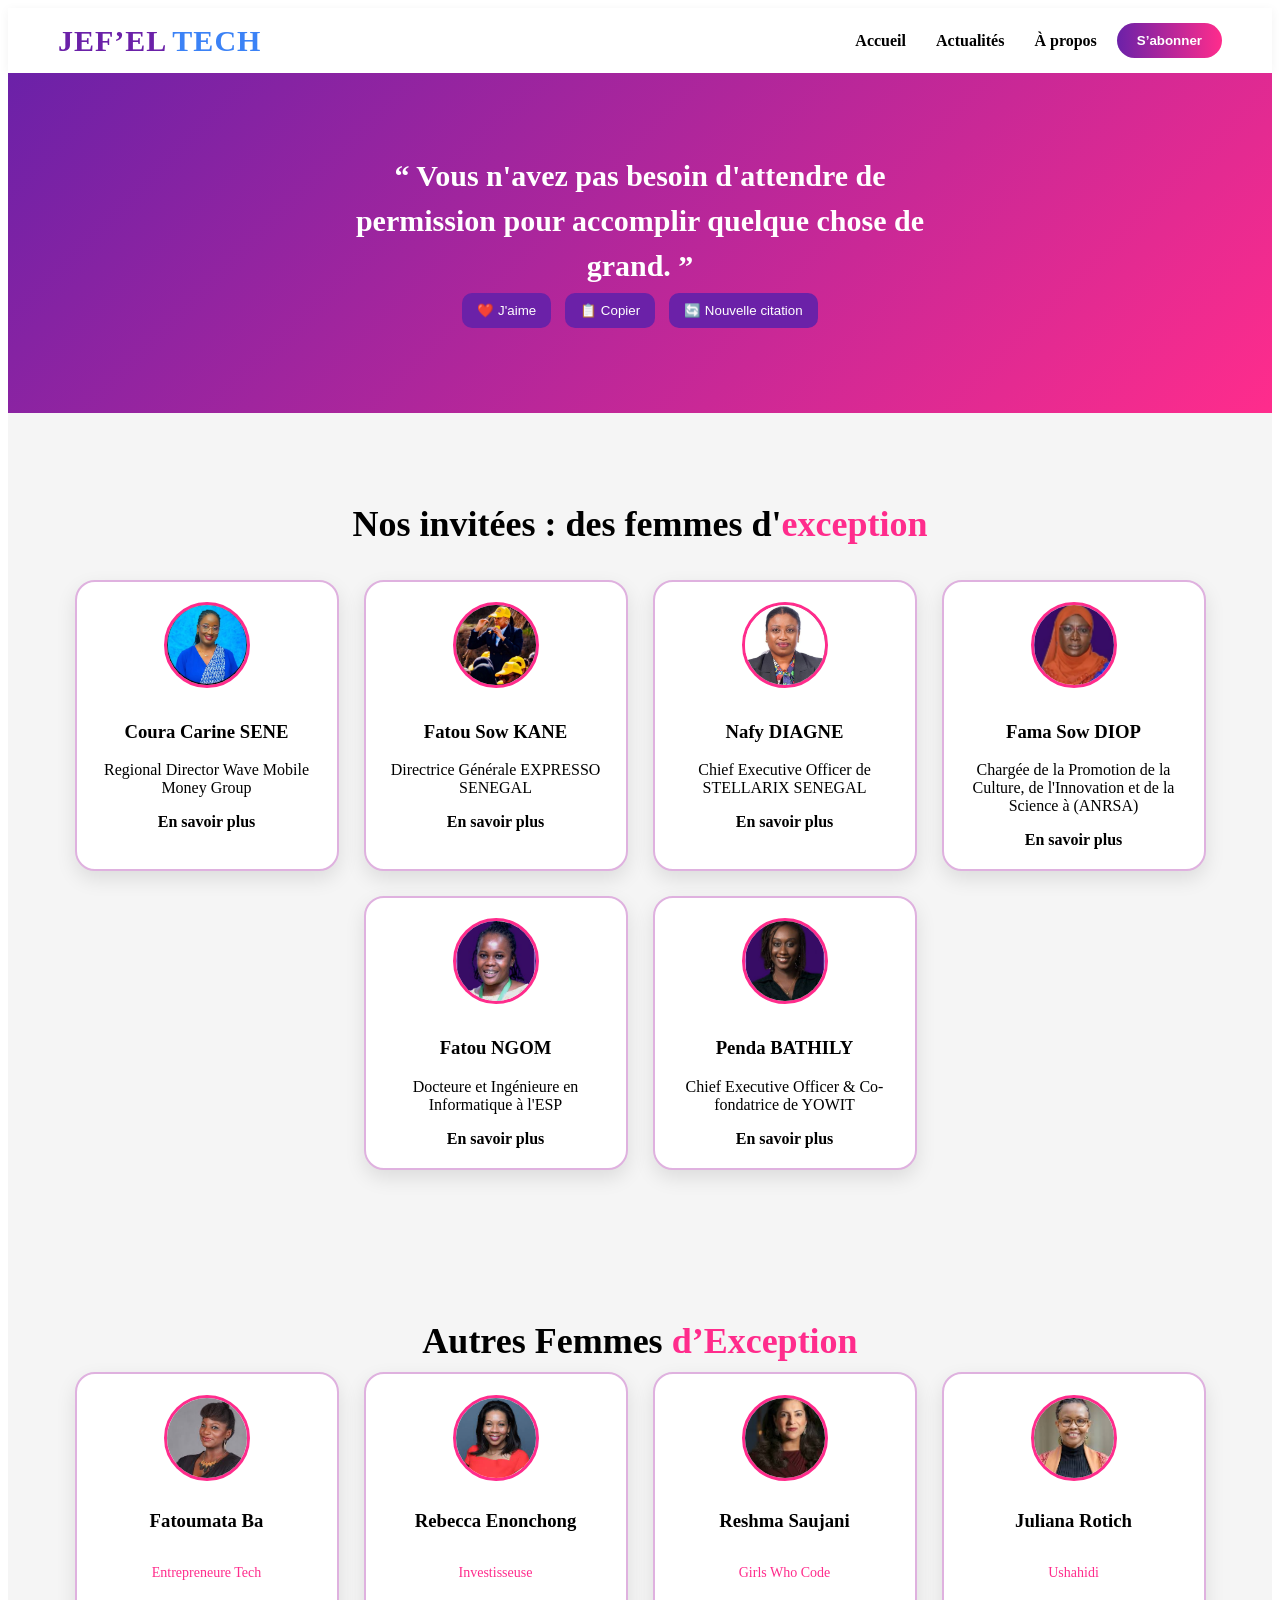
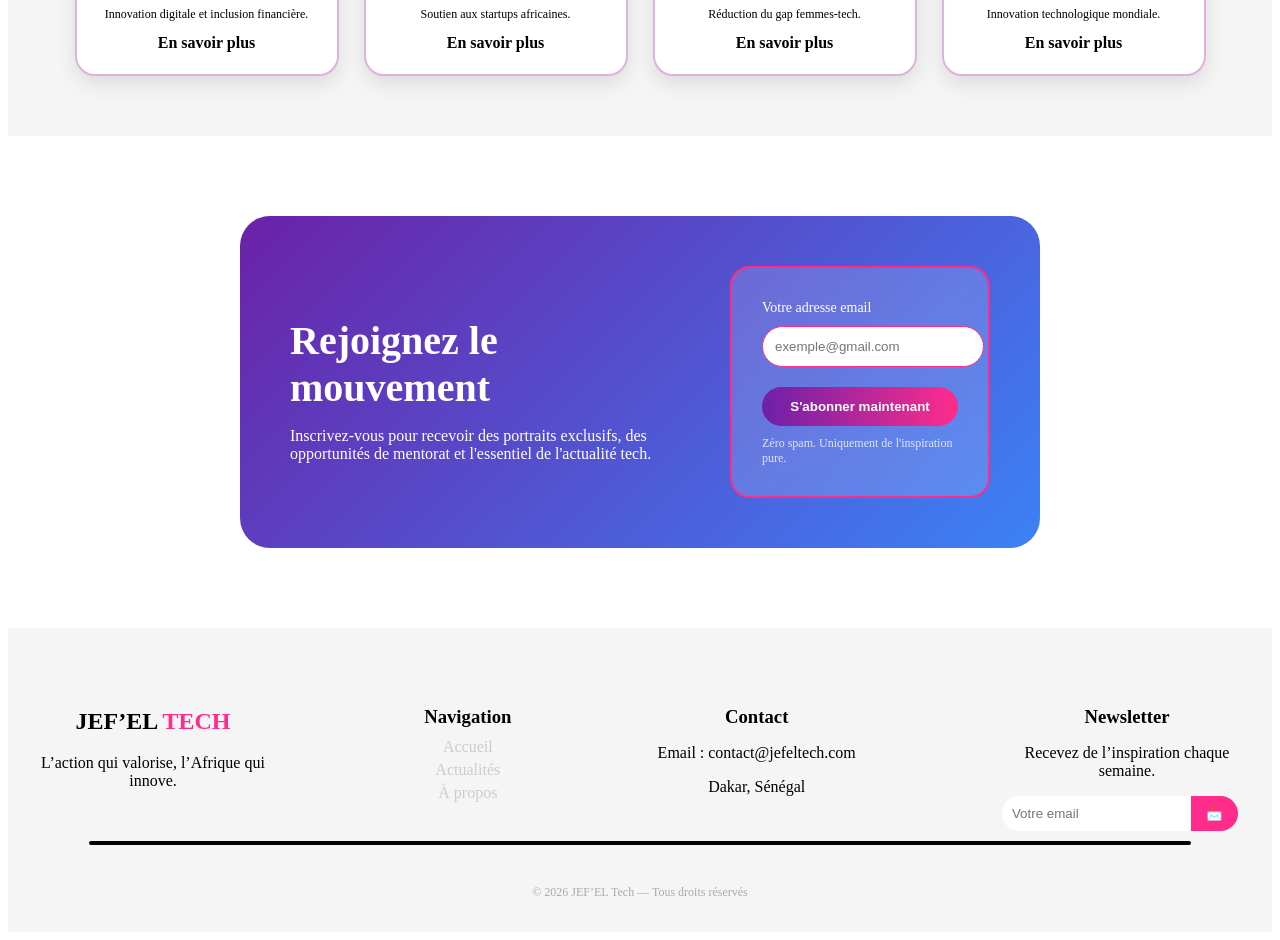
==== index.html @ 14d2bc27 "first" ====
<!DOCTYPE html>
<html lang="fr">
<head>
    <meta charset="UTF-8">
    <title>JEF'EL Tech</title>
    <link rel="stylesheet" href="style.css">
    <link rel="stylesheet" type="text/css" href="jef_el_0.css">
</head>

<body>

<!-- ================= NAVBAR ================= -->
<header class="navbar">

    <!-- Logo -->
    <div class="logo">
        <span class="jefel">JEF’EL</span><span class="tech">TECH</span>
    </div>

    <!-- Menu -->
    <nav class="nav-links">
        <a href="index.html">Accueil</a>
        <a href="actualite.html">Actualités</a>
        <a href="a-propos.html">À propos</a>
    </nav>

    <!-- Bouton -->
    <button class="btn-nav" onclick="scrollToJoin()">S’abonner</button>

</header>
<!-- FIN NAVIGATION -->

<!-- ================= HERO ================= -->
<div class="quote-box">
    <p id="quote-text" class="quote">
        “ Vous n'avez pas besoin d'attendre de permission pour accomplir quelque chose de grand. ”
    </p>

    <div class="quote-buttons">
        <button onclick="likeQuote()">❤️ J'aime</button>
        <button onclick="copyQuote()">📋 Copier</button>
        <button onclick="newQuote()">🔄 Nouvelle citation</button>
    </div>
</div>

<!-- ================= INVITÉES ================= -->
<section class="women-container">
    <h2 class="section-title">Nos invitées : des femmes d'<span>exception</span></h2>

    <div class="women-card">
        <img src="images/image5.jpeg" alt="Coura Carine SENE">
        <h3>Coura Carine SENE</h3>
        <p>Regional Director Wave Mobile Money Group</p>
        <a href="https://www.linkedin.com/in/coura-carine-tine-sene/" target="_blank">En savoir plus</a>
    </div>

    <div class="women-card">
        <img src="images/image6.jpeg">
        <h3>Fatou Sow KANE</h3>
        <p>Directrice Générale EXPRESSO SENEGAL </p>
        <a href="https://www.linkedin.com/in/fatou-sow-kane-0200a525/" target="_blank">En savoir plus</a>
    </div>

    <div class="women-card">
        <img src="images/image7.jpeg">
        <h3>Nafy DIAGNE</h3>
        <p>Chief Executive Officer de STELLARIX SENEGAL</p>
        <a href="https://www.linkedin.com/in/nafydiagne/" target="_blank">En savoir plus</a>
    </div>

    <div class="women-card">
        <img src="images/image8.jpeg">
        <h3>Fama Sow DIOP</h3>
        <p>Chargée de la Promotion de la Culture, de l'Innovation et de la Science à (ANRSA)</p>
        <a href="https://www.linkedin.com/company/anrsa-agence-nationale-de-la-recherche-scientifique-appliqu%C3%A9e/" target="_blank">En savoir plus</a>
    </div>

    <div class="women-card">
        <img src="images/image9.jpeg">
        <h3>Fatou NGOM</h3>
        <p>Docteure et Ingénieure en Informatique à l'ESP</p>
        <a href="https://esp.sn/" target="_blank">En savoir plus</a>
    </div>

    <div class="women-card">
        <img src="images/image10.jpeg">
        <h3>Penda BATHILY</h3>
        <p>Chief Executive Officer & Co-fondatrice de YOWIT </p>
        <a href="https://www.linkedin.com/in/mame-penda-bathily-21797979?utm_source=share_via&utm_content=profile&utm_medium=member_ios" target="_blank">En savoir plus</a>
    </div>
</section>

<!-- ================= FEMMES D'EXCEPTION ================= -->
<section class="women">
    <h2 class="section-title">Autres Femmes <span>d’Exception</span></h2>

    <div class="cards">
        <div class="card">
            <img src="images/img1.jpg">
            <h3>Fatoumata Ba</h3>
            <p class="titre">Entrepreneure Tech</p>
            <p class="infos">Innovation digitale et inclusion financière.</p>
            <a href="https://fr.wikipedia.org/wiki/Fatoumata_B%C3%A2" target="_blank">En savoir plus</a>
        </div>

        <div class="card">
            <img src="images/img2.jpg">
            <h3>Rebecca Enonchong</h3>
            <p class="titre">Investisseuse</p>
            <p class="infos">Soutien aux startups africaines.</p>
            <a href="https://fr.wikipedia.org/wiki/Rebecca_Enonchong" target="_blank">En savoir plus</a>
        </div>

        <div class="card">
            <img src="images/img3.jpg">
            <h3>Reshma Saujani</h3>
            <p class="titre">Girls Who Code</p>
            <p class="infos">Réduction du gap femmes-tech.</p>
            <a href="https://fr.wikipedia.org/wiki/Reshma_Saujani" target="_blank">En savoir plus</a>
        </div>

        <div class="card">
            <img src="images/img4.jpg">
            <h3>Juliana Rotich</h3>
            <p class="titre">Ushahidi</p>
            <p class="infos">Innovation technologique mondiale.</p>
            <a href="https://fr.wikipedia.org/wiki/Juliana_Rotich" target="_blank">En savoir plus</a>
        </div>
    </div>
</section>

<section class="join" id="join-section">
    <div class="join-container">

        <!-- Texte à gauche -->
        <div class="join-text">
            <h2>Rejoignez le mouvement</h2>
            <p>
                Inscrivez-vous pour recevoir des portraits exclusifs, des opportunités de mentorat et l'essentiel de l'actualité tech.
            </p>
        </div>

        <!-- Formulaire à droite -->
        <div class="join-form">
            <label>Votre adresse email</label>
            <input type="email" placeholder="exemple@gmail.com">
            <button onclick="subscribeUser()">S'abonner maintenant</button>
            <small>Zéro spam. Uniquement de l'inspiration pure.</small>
        </div>

    </div>
</section>

<!-- ================= FOOTER ================= -->
<footer class="footer">

    <div class="footer-container">

        <!-- Logo + slogan -->
        <div class="footer-col">
            <h2 class="footer-logo">JEF’EL <span>TECH</span></h2>
            <p>L’action qui valorise, l’Afrique qui innove.</p>
        </div>

        <!-- Navigation -->
        <div class="footer-col">
            <h3>Navigation</h3>
            <a href="#">Accueil</a>
            <a href="#">Actualités</a>
            <a href="#">À propos</a>
        </div>

        <!-- Contact / Infos -->
        <div class="footer-col">
            <h3>Contact</h3>
            <p>Email : contact@jefeltech.com</p>
            <p>Dakar, Sénégal</p>
        </div>

        <!-- Newsletter -->
        <div class="footer-col">
            <h3>Newsletter</h3>
            <p>Recevez de l’inspiration chaque semaine.</p>

            <div class="newsletter">
                <input type="email" placeholder="Votre email">
                <button>📩</button>
            </div>
        </div>

    </div>

    <!-- Bas -->
    <div class="title-line1"></div>

    <div class="footer-bottom">
        <p>© 2026 JEF’EL Tech — Tous droits réservés</p>
    </div>

</footer>

<!-- ================= SCRIPT ================= -->
<script>
const quotes = [

/* MARKETING & DIGITAL */
"Tu n’as pas besoin d’être parfaite pour commencer, tu as besoin de commencer pour évoluer.",
"Ta voix a de la valeur, même dans un monde rempli de contenu.",
"Comprendre les données, c’est apprendre à comprendre les gens.",
"Le digital n’est pas réservé aux experts, il appartient à celles qui osent apprendre.",
"Chaque idée que tu partages peut toucher quelqu’un, quelque part.",
"Tu peux être douce et stratégique à la fois.",
"Derrière chaque écran, il y a des opportunités pour celles qui observent et analysent.",
"Créer du contenu, c’est bien. Créer de l’impact, c’est mieux.",
"La technologie n’est pas compliquée, elle devient puissante quand tu la comprends.",
"Ta différence peut devenir ta meilleure stratégie.",

/* ÉTUDES */
"Tu n’as pas besoin d’être parfaite à l’école, tu as besoin d’être constante.",
"Chaque leçon apprise aujourd’hui te rapproche de la femme que tu veux devenir.",
"Même quand c’est difficile, ton cerveau est en train de grandir.",
"Apprendre, c’est te donner des opportunités que personne ne peut t’enlever.",
"Tu es plus capable que tes doutes ne le laissent croire.",
"Chaque effort compte, même ceux que personne ne voit.",
"Les erreurs ne sont pas des échecs, ce sont des explications.",
"Tu construis ton avenir à chaque page que tu ouvres.",
"Ce que tu comprends aujourd’hui peut changer ta vie demain.",
"Rien n’est impossible à celle qui apprend avec patience.",

/* CONFIANCE */
"Ta douceur n’est pas une faiblesse, c’est une force silencieuse.",
"Tu n’as pas besoin d’être validée pour être légitime.",
"Ta voix mérite d’être entendue, même si elle tremble.",
"Être toi-même est déjà un acte de courage.",
"La confiance révèle qui tu es vraiment.",
"Tu peux être forte et sensible à la fois.",
"Ce que tu penses de toi compte plus que ce que les autres disent.",
"Grandir, c’est apprendre à ne plus douter de sa valeur.",
"Tu es suffisante, même dans les jours où tu en doutes.",
"Ta lumière n’a pas besoin de diminuer pour laisser briller celle des autres."
];

let current = 0;
const quoteText = document.getElementById("quote-text");

function afficherQuote(text) {
    quoteText.innerHTML = "“ " + text + " ”";
}

function newQuote() {
    quoteText.classList.add("hide");

    setTimeout(() => {
        let newIndex;

        do {
            newIndex = Math.floor(Math.random() * quotes.length);
        } while (newIndex === current);

        current = newIndex;
        afficherQuote(quotes[current]);

        quoteText.classList.remove("hide");
    }, 400);
}

function copyQuote() {
    navigator.clipboard.writeText(quoteText.textContent);
    alert("Citation copiée !");
}

function likeQuote() {
    alert("❤️ Ajoutée !");
}

function scrollToJoin() {
    document.getElementById("join-section").scrollIntoView({
        behavior: "smooth"
    });
}

function subscribeUser() {
    const email = document.querySelector(".join-form input").value;

    if (email === "") {
        alert("Veuillez entrer votre email !");
    } else {
        alert("🎉 Bienvenue dans la communauté JEF'EL TECH !");
    }
}
</script>

</body>
</html>
---- jef_el_0.css ----
/*{
    margin: 0;
    padding: 0;
    box-sizing: border-box;
    font-family: Arial, sans-serif;
}*/

/* ================= NAVBAR ================= */
/* NAVBAR */
.navbar {
    display: flex;
    justify-content: space-between;
    align-items: center;
    padding: 15px 50px;
    background: white;
    box-shadow: 0 2px 10px rgba(0,0,0,0.05);
}


/* LOGO */
.logo {
    font-weight: bold;
    font-size: 30px;
    letter-spacing: 1px;
}

.jefel {
    color: #6b21a8; /* violet */
}

.tech {
    color: #3b82f6; /* bleu */
    margin-left: 5px;
}

/* NAV LINKS */
.nav-links {
    display: flex;
    gap: 30px;
    margin-left: auto;
    margin-right: 20px; /* rapproche du bouton */
}

.nav-links a {
    text-decoration: none;
    color: black;
    font-weight: 700;
    transition: 0.3s;
}

.nav-links a:hover {
    color: #6b21a8;
}

/* BOUTON */
.btn-nav {
    padding: 10px 20px;
    border-radius: 25px;
    border: none;
    background: linear-gradient(90deg, #6b21a8, #ff2c8c);
    color: white;
    font-weight: bold;
    cursor: pointer;
    transition: 0.3s;
}

.btn-nav:hover {
    transform: scale(1.05);
}
/*FIN NAVIGATION*/

/* ================= HERO ================= */
.quote-box {
    background: linear-gradient(135deg, #6b21a8, #ff2c8c);
    color: white;
    text-align: center;
    padding: 80px 20px;
    min-height: 180px;
    display: flex;
    flex-direction: column;
    justify-content: center;
}

.quote {
    font-size: 30px;
    text-align: center;
    line-height: 1.5;
    font-weight: 700;
    transition: all 0.5s ease; /* corrigé */
    max-width: 600px;
    margin: auto;
    min-height: 80px;
    display: flex;
    align-items: center;
    justify-content: center;
}

.hide {
    opacity: 0;
    transform: translateY(20px);
}

.quote-buttons button {
    margin: 5px;
    padding: 10px 15px;
    border: none;
    background: #6b21a8;
    color: white;
    border-radius: 10px;
    cursor: pointer;
}

/* ================= INVITÉES ================= */
.women-container {
    padding: 60px 20px;
    text-align: center;
    background: #f5f5f5;

    display: flex;
    flex-wrap: wrap;
    justify-content: center;
    gap: 25px;
}

.women-container h2 {
    width: 100%;
}

/* cartes invitées */
.women-card {
    width: 220px;
    text-align: center;
    background: white;
    padding: 20px;
    border-radius: 20px;
    border: 2px solid #dfb1df;
    box-shadow: 0 8px 20px rgba(0,0,0,0.1);
    transition: 0.3s;
}

.women-card:hover {
    transform: translateY(-8px);
}

.women-card img {
    width: 80px;
    height: 80px;
    border-radius: 50%;
    object-fit: cover;
    border: 3px solid #ff2c8c;
    margin-bottom: 10px;
}

/* ================= TITRES ================= */
.section-title {
    font-size: 36px;
    font-weight: 700;
    margin-bottom: 10px;
    text-align: center;
}

.section-title span {
    color: #ff2c8c;
}

.section-subtitle {
    font-size: 16px;
    color: #555;
    max-width: 600px;
    line-height: 1.6;
    margin: 0 auto 20px;
    text-align: center;
}

/* ================= FEMMES D'EXCEPTION ================= */
.women {
    padding: 60px 20px;
    text-align: center;
    background: #f5f5f5;
}

.cards {
    display: flex;
    justify-content: center;
    gap: 25px;
    flex-wrap: wrap;
}

.card {
    background: white;
    border-radius: 20px;
    padding: 20px;
    width: 220px;
    height: 260px;
    border: 2px solid #dfb1df;
    display: flex;
    flex-direction: column;
    align-items: center;
    justify-content: center;
    transition: 0.3s;
    box-shadow: 0 8px 20px rgba(0, 0, 0, 0.1);
}

.card:hover {
    transform: translateY(-10px) scale(1.03);
}

.card a {
    text-decoration: none;
    color: black;
    font-weight: bold;
}

.women-card a {
    text-decoration: none;
    color: black;
    font-weight: bold;
}


.card img {
    width: 80px;
    height: 80px;
    border-radius: 50%;
    object-fit: cover;
    margin-bottom: 10px;
    border: 3px solid #ff2c8c;
}

.titre {
    font-size: 14px;
    color: #ff2c8c;
}

.infos {
    font-size: 12px;
    color: black;
    text-align: center;
}

.join {
    padding: 80px 20px;
    display: flex;
    justify-content: center;
}

.join-container {
    display: flex;
    justify-content: space-between;
    align-items: center;
    background: linear-gradient(135deg, #6b21a8, #3b82f6);
    border-radius: 30px;
    padding: 50px;
    max-width: 700px;
    width: 100%;
    color: white;
    gap: 40px;
}

.join-text {
    max-width: 400px;
}

.join-text h2 {
    font-size: 40px;
    margin-bottom: 15px;
}

.join-text p {
    font-size: 16px;
}

.join-form {
    background: rgba(255, 255, 255, 0.15);
    padding: 30px;
    border-radius: 20px;
    border: 2px solid #ff2c8c;
    backdrop-filter: blur(10px);
    width: 300px;
}

.join-form label {
    font-size: 14px;
}

.join-form input {
    width: 100%;
    padding: 12px;
    margin: 10px 0 20px;
    border-radius: 25px;
    border: 1px solid #ff2c8c;
    outline: none;
}

.join-form button {
    width: 100%;
    padding: 12px;
    border: none;
    border-radius: 25px;
    background: linear-gradient(90deg, #6b21a8, #ff2c8c);
    color: white;
    font-weight: bold;
    cursor: pointer;
    transition: 0.3s;
}

.join-form button:hover {
    transform: scale(1.05);
}

.join-form small {
    display: block;
    margin-top: 10px;
    font-size: 12px;
    opacity: 0.8;
}


@media (max-width: 768px) {
    .join-container {
        flex-direction: column;
        text-align: center;
    }

    .join-form {
        width: 100%;
    }
}


/* ================= FOOTER ================= */
.title-line1{
    width: 90%;
    height: 4px;
    margin: 10px auto 30px;

    background: black;

    border-radius: 10px;
}
.footer {
    text-align: center;
    padding: 30px;
    background: #f5f5f5;
}

.footer-links {
    margin-top: 10px;
}

.footer-links a {
    margin: 0 10px;
    text-decoration: none;
    color: black;
}

.footer {
    background: #f5f5f5;
    color: black;
    padding: 60px 20px 20px;
}

.footer-container {
    display: flex;
    justify-content: space-between;
    flex-wrap: wrap;
    gap: 40px;
}

.footer-col {
    max-width: 250px;
}

/* Logo */
.footer-logo span {
    color: #ff2c8c;
}

/* Titres */
.footer-col h3 {
    margin-bottom: 10px;
}

/* Liens */
.footer-col a {
    display: block;
    text-decoration: none;
    color: #ccc;
    margin-bottom: 5px;
    transition: 0.3s;
}

.footer-col a:hover {
    color: #ff2c8c;
}

/* Newsletter */
.newsletter {
    display: flex;
    margin-top: 10px;
}

.newsletter input {
    padding: 10px;
    border: none;
    outline: none;
    border-radius: 20px 0 0 20px;
}

.newsletter button {
    padding: 10px 15px;
    border: none;
    background: #ff2c8c;
    color: white;
    border-radius: 0 20px 20px 0;
    cursor: pointer;
}

/* Bas */
.footer-bottom {
    text-align: center;
    margin-top: 40px;
    font-size: 12px;
    color: #aaa;
}

/* ================= RESPONSIVE ================= */
@media (max-width: 768px) {

    .navbar {
        flex-direction: column;
        gap: 15px;
        padding: 15px 20px;
    }

    .cards {
        flex-direction: column;
        align-items: center;
    }

}
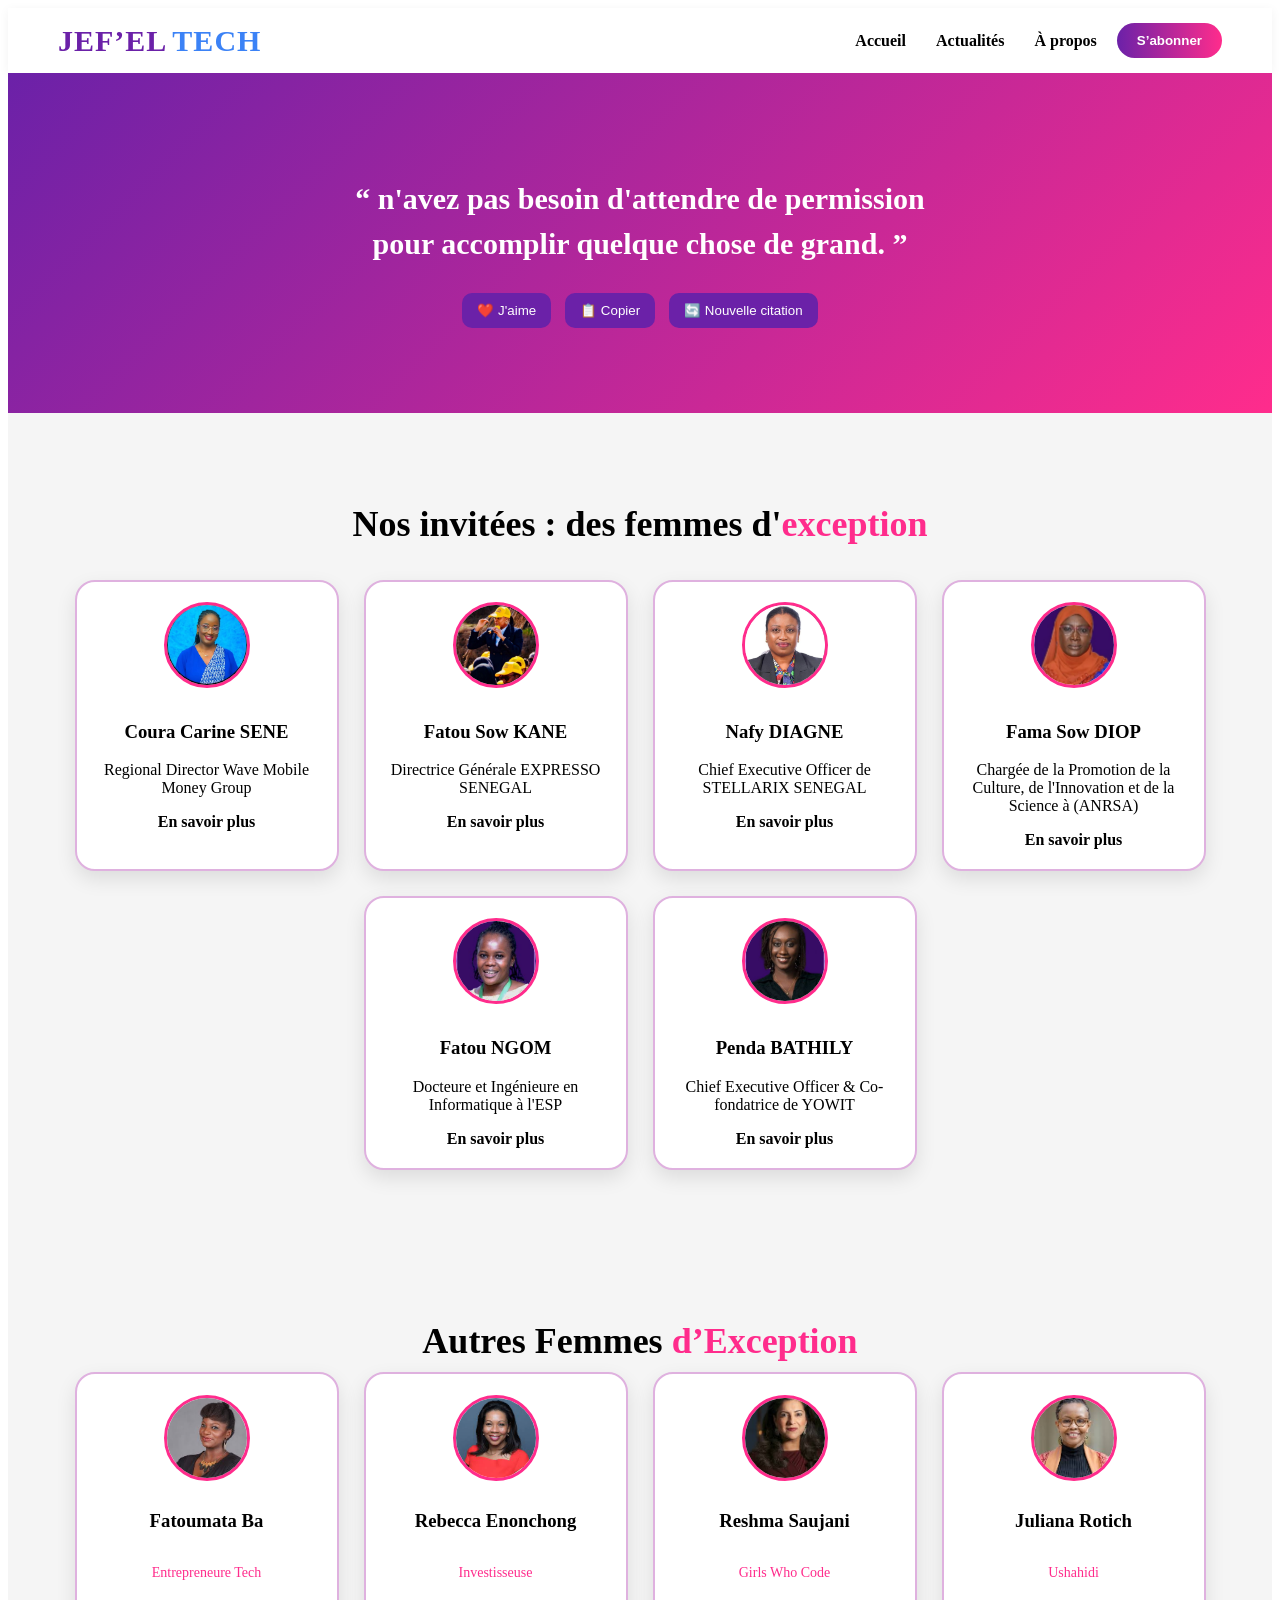
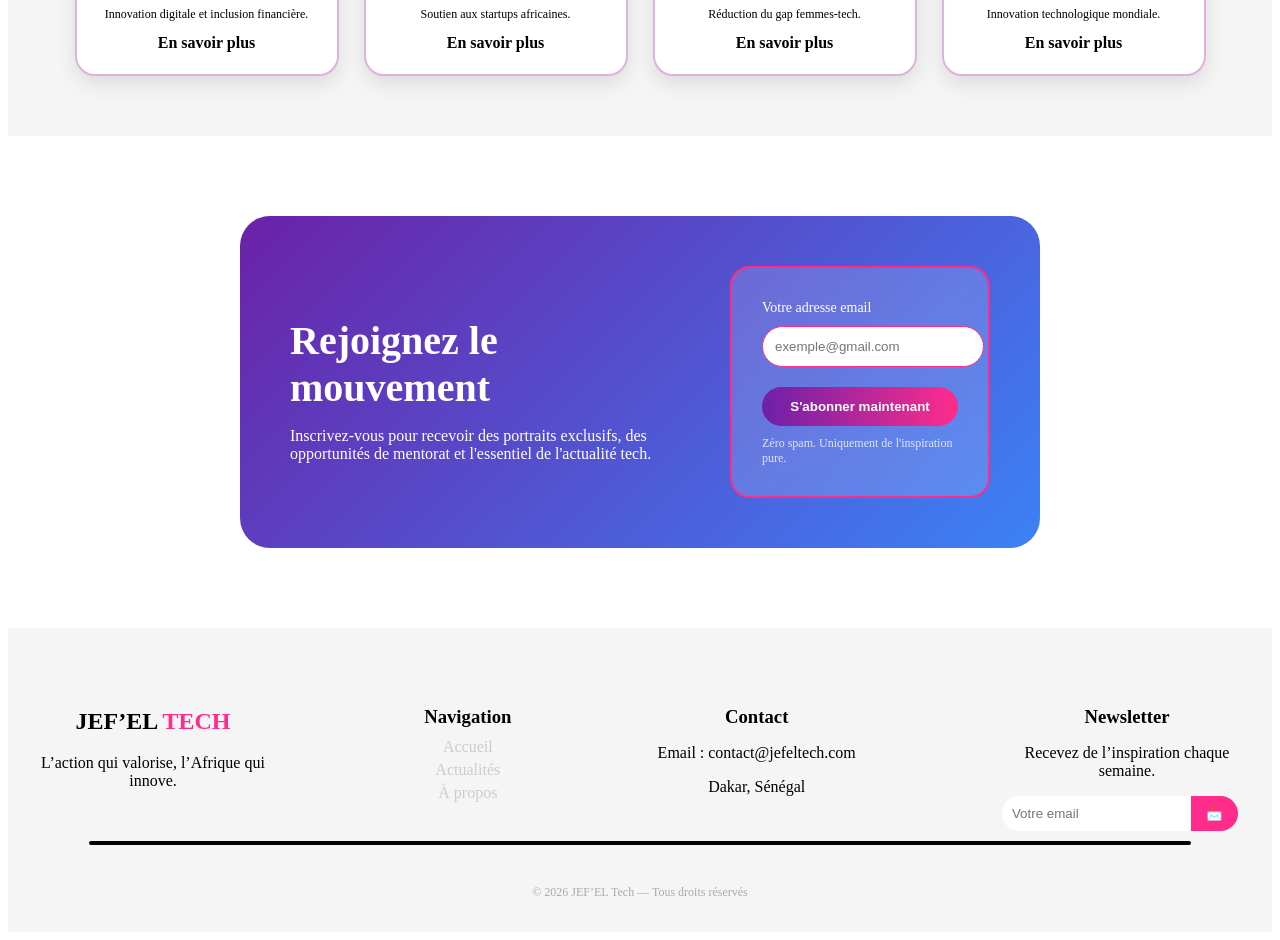
==== commit d8241e3b: "Update index.html" ====
--- a/index.html
+++ b/index.html
@@ -5,6 +5,9 @@
     <title>JEF'EL Tech</title>
     <link rel="stylesheet" href="style.css">
     <link rel="stylesheet" type="text/css" href="jef_el_0.css">
+    <link rel="preconnect" href="https://fonts.googleapis.com">
+<link rel="preconnect" href="https://fonts.gstatic.com" crossorigin>
+<link href="https://fonts.googleapis.com/css2?family=Montserrat:ital,wght@0,100..900;1,100..900&display=swap" rel="stylesheet">
 </head>
 
 <body>
@@ -33,7 +36,7 @@
 <!-- ================= HERO ================= -->
 <div class="quote-box">
     <p id="quote-text" class="quote">
-        “ Vous n'avez pas besoin d'attendre de permission pour accomplir quelque chose de grand. ”
+        “ n'avez pas besoin d'attendre de permission pour accomplir quelque chose de grand. ”
     </p>
 
     <div class="quote-buttons">
@@ -291,4 +294,4 @@
 </script>
 
 </body>
-</html>+</html>
